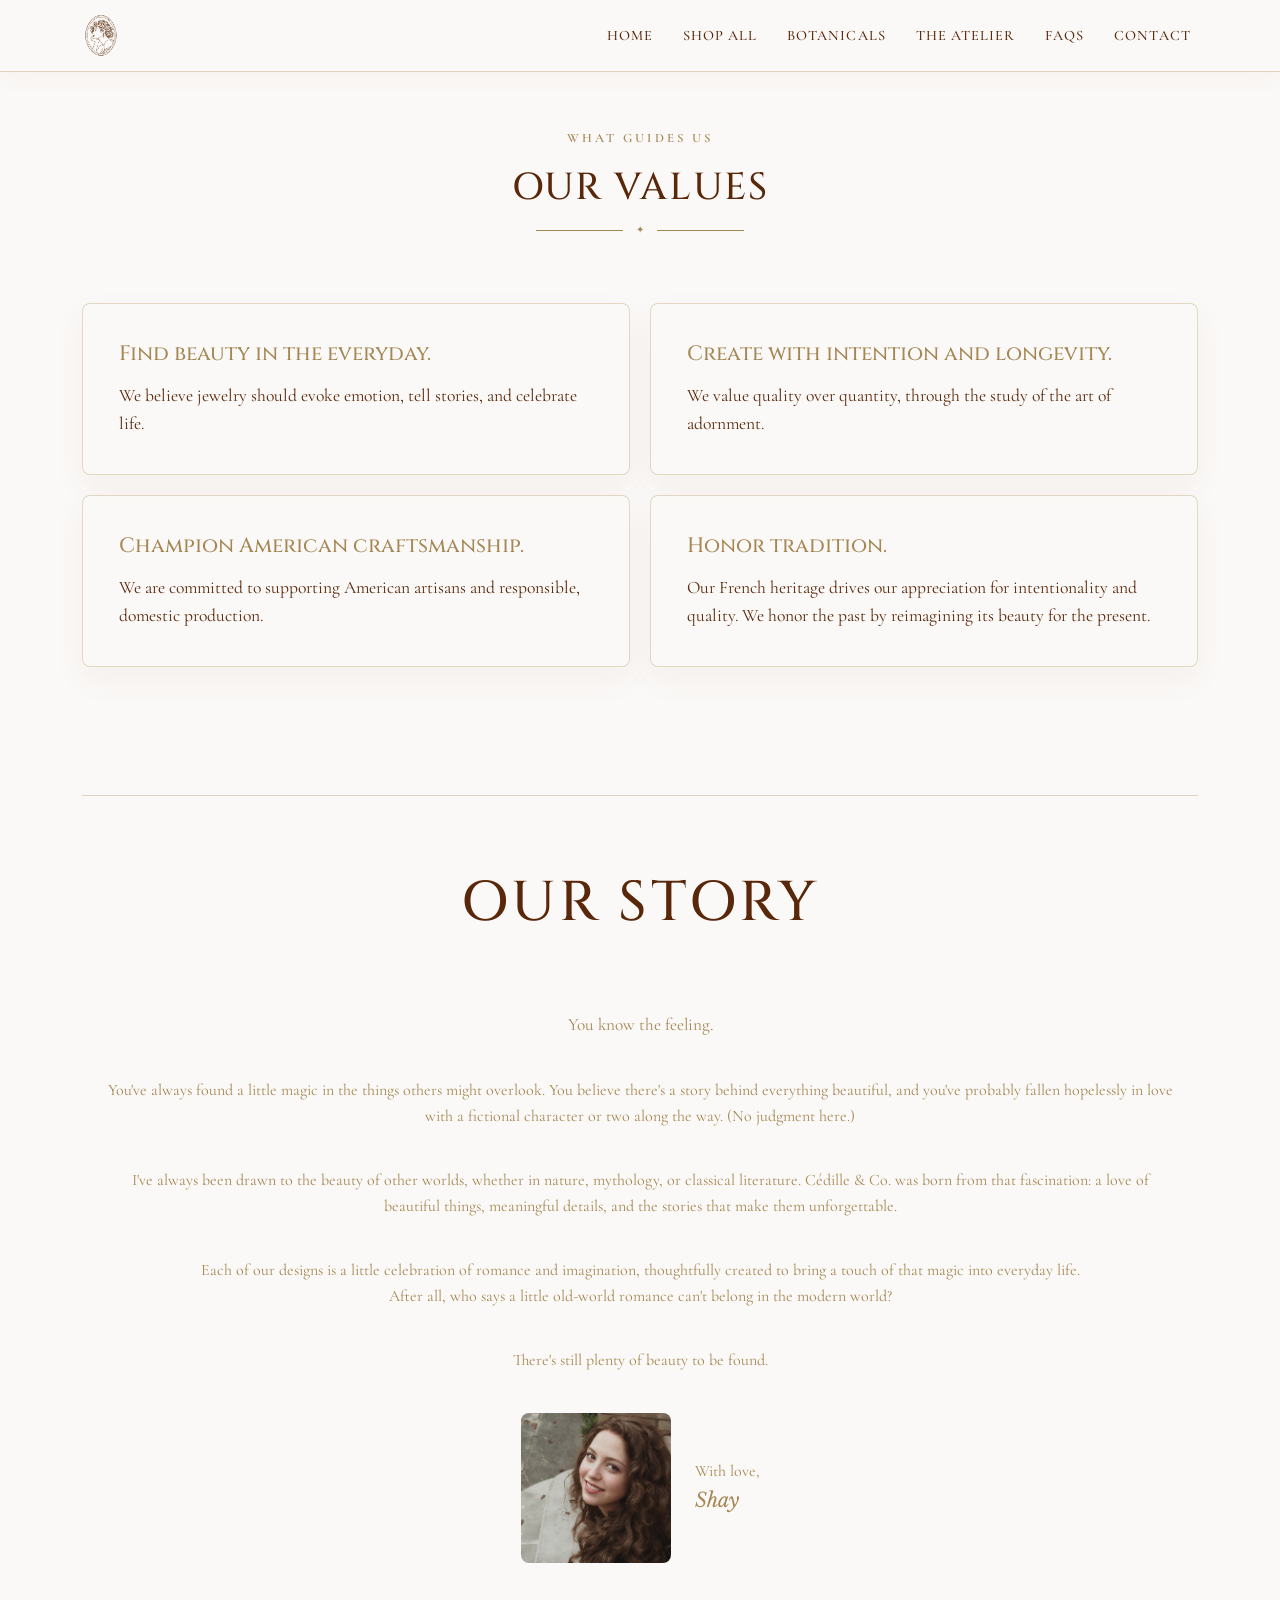
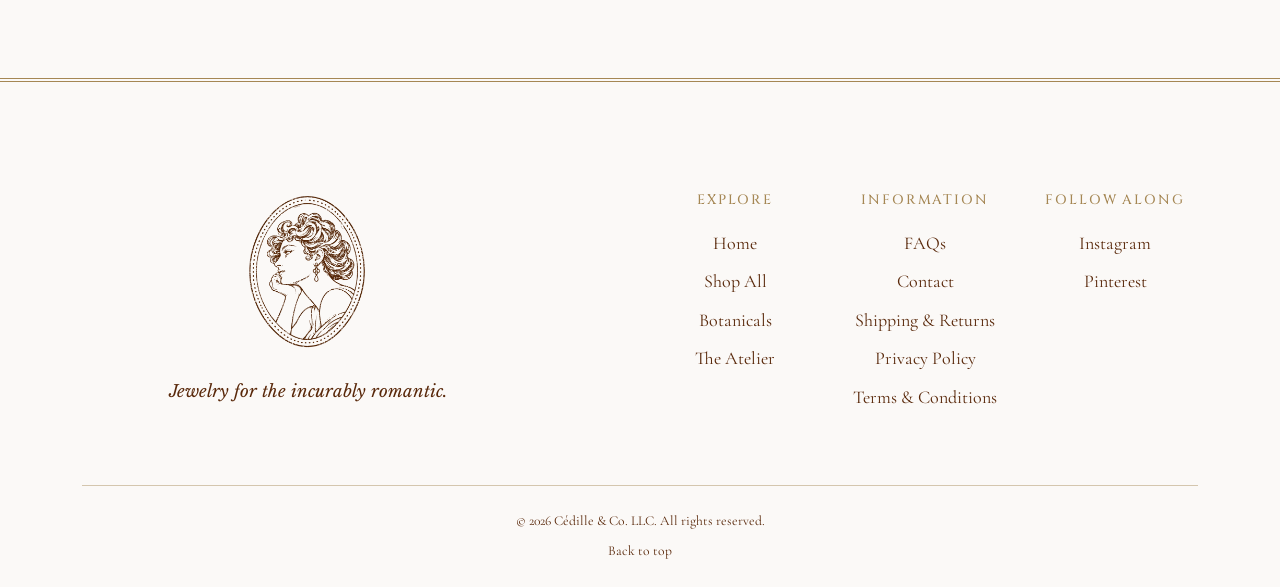
==== about.html @ 194a8b47 "initialized legal.html and faqs.html" ====
<!doctype html>
<html lang="en">
<head>
  <meta charset="utf-8">
  <meta name="viewport" content="width=device-width, initial-scale=1">
  <meta name="description" content="The story behind Cédille &amp; Co. Jewelry and its celebration of romance, imagination, and old-world beauty.">
  <meta name="theme-color" content="#FBF9F7">
  <title>Our Story | Cédille &amp; Co.</title>
  <link rel="icon" type="image/png" href="assets/Cedille%20and%20Co%20Favicon.png">
  <link rel="preconnect" href="https://fonts.googleapis.com">
  <link rel="preconnect" href="https://fonts.gstatic.com" crossorigin>
  <link href="https://fonts.googleapis.com/css2?family=Cinzel:wght@400;500;600&amp;family=Cormorant+Garamond:ital,wght@0,400;0,500;0,600;1,400&amp;family=Libre+Baskerville:ital,wght@0,400;1,400&amp;display=swap" rel="stylesheet">
  <link href="https://cdn.jsdelivr.net/npm/bootstrap@5.3.3/dist/css/bootstrap.min.css" rel="stylesheet" integrity="sha384-QWTKZyjpPEjISv5WaRU9OFeRpok6YctnYmDr5pNlyT2bRjXh0JMhjY6hW+ALEwIH" crossorigin="anonymous">
  <link rel="stylesheet" href="css/style.css">
</head>
<body class="about-page">
  <a class="skip-link" href="#about-content">Skip to our story</a>

  <header class="site-header" id="top">
    <nav class="navbar navbar-expand-lg" aria-label="Primary navigation">
      <div class="container-xl">
        <a class="navbar-brand" href="index.html" aria-label="Cédille and Co. home">
          <span class="navbar-logo-crop" aria-hidden="true"><img src="assets/Cedille%20and%20Co%20Primary%20Web%20logo.png" alt="" width="1080" height="1350"></span>
        </a>
        <button class="navbar-toggler" type="button" data-bs-toggle="collapse" data-bs-target="#primaryNav" aria-controls="primaryNav" aria-expanded="false" aria-label="Toggle navigation"><span class="navbar-toggler-icon"></span></button>
        <div class="collapse navbar-collapse" id="primaryNav">
          <ul class="navbar-nav ms-auto align-items-lg-center">
            <li class="nav-item"><a class="nav-link" href="index.html">Home</a></li>
            <li class="nav-item"><a class="nav-link placeholder-link" href="#">Shop All</a></li>
            <li class="nav-item"><a class="nav-link placeholder-link" href="#">Botanicals</a></li>
            <li class="nav-item"><a class="nav-link placeholder-link" href="#">The Atelier</a></li>
            <li class="nav-item"><a class="nav-link" href="faqs.html">FAQs</a></li>
            <li class="nav-item"><a class="nav-link placeholder-link" href="#">Contact</a></li>
          </ul>
        </div>
      </div>
    </nav>
  </header>

  <main class="about-main" id="about-content">
    <div class="container-xl">
      <section class="values-section" aria-labelledby="values-title">
        <div class="values-heading">
          <p class="eyebrow">What guides us</p>
          <h2 id="values-title">Our Values</h2>
          <div class="ornament" aria-hidden="true"><span>✦</span></div>
        </div>
        <div class="values-grid">
          <article class="value-card">
            <h3>Find beauty in the everyday.</h3>
            <p>We believe jewelry should evoke emotion, tell stories, and celebrate life.</p>
          </article>
          <article class="value-card">
            <h3>Create with intention and longevity.</h3>
            <p>We value quality over quantity, through the study of the art of adornment.</p>
          </article>
          <article class="value-card">
            <h3>Champion American craftsmanship.</h3>
            <p>We are committed to supporting American artisans and responsible, domestic production.</p>
          </article>
          <article class="value-card">
            <h3>Honor tradition.</h3>
            <p>Our French heritage drives our appreciation for intentionality and quality. We honor the past by reimagining its beauty for the present.</p>
          </article>
        </div>
      </section>

      <section class="story-section" aria-labelledby="story-heading">
        <header class="about-heading">
          <h1 id="story-heading">Our Story</h1>
          <h2 class="visually-hidden">A little nostalgia, a little romance.</h2>
        </header>

        <div class="about-layout">
          <div class="about-copy">
            <p class="about-opening">You know the feeling.</p>
            <p>You've always found a little magic in the things others might overlook. You believe there's a story behind everything beautiful, and you've probably fallen hopelessly in love with a fictional character or two along the way. <span class="aside">(No judgment here.)</span></p>
            <p>I've always been drawn to the beauty of other worlds, whether in nature, mythology, or classical literature. Cédille &amp; Co. was born from that fascination: a love of beautiful things, meaningful details, and the stories that make them unforgettable.</p>
            <p>Each of our designs is a little celebration of romance and imagination, thoughtfully created to bring a touch of that magic into everyday life.<br>After all, who says a little old-world romance can't belong in the modern world?</p>
            <p>There's still plenty of beauty to be found.</p>
            <div class="story-signoff">
              <figure class="about-portrait">
                <img src="assets/Shay%20Cedille%20Headshot.png" alt="Portrait of Shay, founder of Cédille and Co." width="1254" height="1254">
              </figure>
              <p class="about-signature">With love,<br><em>Shay</em></p>
            </div>
          </div>
        </div>
      </section>
    </div>
  </main>

  <footer class="site-footer">
    <div class="container-xl">
      <div class="row gy-5 align-items-start">
        <div class="col-lg-5 footer-brand"><img src="assets/Cedille%20and%20Co%20Primary%20Web%20logo.png" alt="Cédille and Co." width="1080" height="1350" loading="lazy"><p>Jewelry for the incurably romantic.</p></div>
        <div class="col-6 col-lg-2 offset-lg-1"><h2>Explore</h2><ul><li><a href="index.html">Home</a></li><li><a class="placeholder-link" href="#">Shop All</a></li><li><a class="placeholder-link" href="#">Botanicals</a></li><li><a class="placeholder-link" href="#">The Atelier</a></li></ul></div>
        <div class="col-6 col-lg-2"><h2>Information</h2><ul><li><a href="faqs.html">FAQs</a></li><li><a class="placeholder-link" href="#">Contact</a></li><li><a class="placeholder-link" href="#">Shipping &amp; Returns</a></li><li><a href="legal.html#privacy-policy">Privacy Policy</a></li><li><a href="legal.html#terms-of-service">Terms &amp; Conditions</a></li></ul></div>
        <div class="col-12 col-lg-2"><h2>Follow Along</h2><ul><li><a href="https://www.instagram.com/cedillejewelry/" target="_blank" rel="noopener noreferrer">Instagram</a></li><li><a href="https://www.pinterest.com/cedillejewelry/" target="_blank" rel="noopener noreferrer">Pinterest</a></li></ul></div>
      </div>
      <div class="footer-bottom"><p>&copy; 2026 Cédille &amp; Co. LLC. All rights reserved.</p><a href="#top">Back to top</a></div>
    </div>
  </footer>
  <script src="https://cdn.jsdelivr.net/npm/bootstrap@5.3.3/dist/js/bootstrap.bundle.min.js" integrity="sha384-YvpcrYf0tY3lHB60NNkmXc5s9fDVZLESaAA55NDzOxhy9GkcIdslK1eN7N6jIeHz" crossorigin="anonymous"></script>
  <script src="js/main.js"></script>
</body>
</html>
---- css/style.css ----
:root { --espresso:#59280A; --ivory:#FBF9F7; --gold:#A58754; --espresso-rgb:89,40,10; --ivory-rgb:251,249,247; --heading:"Cinzel",Georgia,serif; --body:"Cormorant Garamond",Georgia,serif; --secondary:"Libre Baskerville",Georgia,serif; }
* { box-sizing:border-box; }
html { scroll-behavior:smooth; }
body { margin:0; color:var(--espresso); background:var(--ivory) url("../assets/Cedille and Co Web Banner Art Nouveau (1).png") center top/cover fixed no-repeat; font:1.125rem/1.65 var(--body); overflow-x:hidden; }
img { display:block; max-width:100%; }
a { color:inherit; }
.skip-link { position:fixed; top:.5rem; left:.5rem; z-index:1100; padding:.65rem 1rem; color:var(--ivory); background:var(--espresso); transform:translateY(-150%); }
.skip-link:focus { transform:translateY(0); }
:focus-visible { outline:3px solid var(--gold); outline-offset:4px; }
.site-header { position:fixed; inset:0 0 auto; z-index:1030; }
.navbar { min-height:4.5rem; padding:.3rem 0; background:rgba(var(--ivory-rgb),.98); border-bottom:1px solid rgba(165,135,84,.35); box-shadow:0 4px 24px rgba(var(--espresso-rgb),.045); backdrop-filter:blur(12px); }
.navbar-brand { display:block; padding:0; }
.navbar-logo-crop { position:relative; display:block; width:2.4rem; height:3.45rem; overflow:hidden; }
.navbar-logo-crop img { width:100%; height:100%; object-fit:contain; }
.navbar-nav { gap:clamp(.25rem,1.2vw,1.1rem); }
.nav-link { position:relative; padding:.55rem .45rem!important; color:var(--espresso); font:500 .9rem/1.2 var(--body); letter-spacing:.075em; text-transform:uppercase; }
.nav-link::after { content:""; position:absolute; right:.7rem; bottom:.45rem; left:.7rem; height:1px; background:var(--gold); transform:scaleX(0); transition:transform .3s ease; }
.nav-link:hover,.nav-link:focus,.nav-link.active { color:var(--espresso); }
.nav-link:hover::after,.nav-link:focus::after,.nav-link.active::after { transform:scaleX(1); }
.navbar-toggler { border-color:rgba(89,40,10,.25); border-radius:8px; }
.hero { position:relative; display:grid; min-height:100svh; padding:5.5rem 1.25rem 2rem; overflow:hidden; background:transparent; place-items:center; }
.hero-content { position:relative; z-index:1; display:flex; width:min(42rem,100%); align-items:center; flex-direction:column; padding:clamp(1.5rem,3vw,2.5rem) clamp(1rem,4vw,3.25rem); text-align:center; background:rgba(var(--ivory-rgb),.46); border:1px solid rgba(251,249,247,.48); border-radius:8px; box-shadow:0 16px 50px rgba(var(--espresso-rgb),.06); backdrop-filter:blur(2px); }
.hero-emblem { position:relative; width:clamp(8.5rem,17.5vw,17.5rem); aspect-ratio:4/5; overflow:hidden; }
.hero-figure { width:100%; height:100%; object-fit:contain; pointer-events:none; }
.eyebrow { margin:0 0 1rem; color:var(--gold); font-size:.8rem; font-weight:600; letter-spacing:.24em; text-transform:uppercase; }
.hero h1 { margin:.5rem 0 0; color:rgba(var(--espresso-rgb),.8); font:400 clamp(3rem,6vw,5.4rem)/.98 var(--body); letter-spacing:.01em; }
.ornament { display:flex; align-items:center; gap:.8rem; width:min(13rem,55%); margin:1.5rem auto; color:var(--gold); }
.ornament::before,.ornament::after { content:""; height:1px; flex:1; background:var(--gold); }
.ornament span { font-size:.6rem; }
.hero-tagline { margin:1.1rem 0 0; color:rgba(var(--espresso-rgb),.78); font:italic clamp(.9rem,1.8vw,1.5rem)/1.3 var(--secondary); white-space:nowrap; }
.hero-established { margin:clamp(1.5rem,2.5vw,2.4rem) 0 0; color:rgba(var(--espresso-rgb),.75); font:400 clamp(1rem,1.8vw,1.35rem)/1 var(--body); letter-spacing:.04em; text-transform:uppercase; }
.hero-cta { display:grid; width:min(30rem,78vw); min-height:4.75rem; margin-top:clamp(1.75rem,3vw,2.75rem); padding:1rem 2rem; color:rgba(var(--espresso-rgb),.78); background:rgba(var(--ivory-rgb),.72); border:1px solid rgba(251,249,247,.48); border-radius:8px; font:400 clamp(1.1rem,1.8vw,1.4rem)/1.2 var(--body); text-decoration:underline; text-decoration-thickness:1px; text-underline-offset:.22em; place-items:center; transition:background-color .25s ease,color .25s ease; }
.hero-cta:hover,.hero-cta:focus { color:var(--espresso); background:rgba(var(--ivory-rgb),.94); }
.section-shell { padding:clamp(5rem,9vw,8.5rem) 0; }
.collections-section { background:transparent; }
.instagram-section { background:transparent; }
.section-heading { max-width:44rem; margin:0 auto clamp(2.8rem,5vw,4.5rem); padding:clamp(1.25rem,3vw,2rem); background:rgba(var(--ivory-rgb),.72); border:1px solid rgba(251,249,247,.5); border-radius:8px; box-shadow:0 12px 36px rgba(var(--espresso-rgb),.06); backdrop-filter:blur(2px); }
.section-heading h2,.story-panel h2 { margin:0; font:500 clamp(2rem,4vw,3.4rem)/1.2 var(--heading); letter-spacing:.06em; text-transform:uppercase; }
.section-heading>p:last-child { margin:1rem auto 0; font-size:1.2rem; }
.collections-section .section-heading { width:fit-content; max-width:calc(100% - 2rem); padding-inline:clamp(1rem,3vw,2rem); }
.collections-section #collections-title { font-size:clamp(1.3rem,2.6vw,2.35rem); letter-spacing:.04em; white-space:nowrap; }
.collections-section .section-heading .ornament { margin-top:.65rem; margin-bottom:0; }
#story-title { max-width:34rem; margin-inline:auto; font-size:clamp(1.3rem,2.6vw,2.35rem); letter-spacing:.04em; text-wrap:balance; }
.instagram-section h2 { font-size:clamp(1.3rem,2.6vw,2.35rem); letter-spacing:.04em; }
.collection-grid { width:80%; margin-inline:auto; }
.collection-card { position:relative; height:33.6rem; overflow:hidden; background:var(--espresso); border-radius:8px; box-shadow:0 18px 40px rgba(var(--espresso-rgb),.14); }
.collection-card::after { content:""; position:absolute; inset:12px; z-index:2; border:1px solid rgba(251,249,247,.6); border-radius:8px; pointer-events:none; transition:.4s ease; }
.collection-card img { width:100%; height:100%; object-fit:cover; transition:transform .8s cubic-bezier(.2,.7,.2,1); }
.collection-card:first-child img { object-position:center 38%; }
.collection-overlay { position:absolute; inset:auto 0 0; z-index:1; padding:7rem clamp(1.5rem,4vw,3rem) clamp(2rem,4vw,3rem); color:var(--ivory); text-align:center; background:linear-gradient(transparent,rgba(var(--espresso-rgb),.88)); }
.collection-kicker { margin-bottom:.4rem; font-size:.78rem; font-weight:600; letter-spacing:.2em; text-transform:uppercase; }
.collection-overlay h3 { margin:0; font:500 clamp(2rem,4vw,3rem)/1.15 var(--heading); letter-spacing:.1em; text-transform:uppercase; }
.gold-rule { display:block; width:3rem; height:1px; margin:1rem auto; background:var(--gold); transition:width .4s ease; }
.collection-overlay p:not(.collection-kicker) { max-width:31rem; margin:0 auto 1.25rem; line-height:1.45; }
.future-link { display:inline-block; padding-bottom:.25rem; border-bottom:1px solid var(--gold); font-size:.8rem; letter-spacing:.16em; text-transform:uppercase; }
.collection-card:hover img,.collection-card:focus img { transform:scale(1.035); }
.collection-card:hover::after,.collection-card:focus::after { inset:16px; border-color:var(--gold); }
.collection-card:hover .gold-rule,.collection-card:focus .gold-rule { width:5rem; }
.story-section { padding-inline:1.25rem; }
.story-panel { width:min(52rem,100%); margin:0 auto; padding:clamp(3.5rem,7vw,6rem) clamp(1.75rem,7vw,6.5rem); text-align:center; background:rgba(var(--ivory-rgb),.78); border:1px solid rgba(251,249,247,.5); border-radius:8px; box-shadow:0 20px 65px rgba(var(--espresso-rgb),.11); backdrop-filter:blur(2px); }
.story-panel>p:not(.eyebrow) { margin:0 auto 1.25rem; font-size:1.2rem; }
.story-panel .story-close { margin-top:2rem!important; font-family:var(--secondary); font-style:italic; }
.instagram-section { border-top:1px solid rgba(165,135,84,.24); }
.instagram-frame { width:min(35rem,100%); margin:0 auto; padding:1rem; overflow:hidden; text-align:center; background:rgba(var(--ivory-rgb),.72); border:1px solid rgba(165,135,84,.3); border-radius:8px; box-shadow:0 12px 36px rgba(var(--espresso-rgb),.06); }
.instagram-media { min-width:0!important; width:100%!important; max-width:100%!important; margin:0 auto!important; border-radius:8px!important; overflow:hidden; }
.instagram-fallback { display:inline-block; margin-top:1.5rem; padding:.6rem 0; border-bottom:1px solid var(--gold); font:600 .9rem/1 var(--heading); letter-spacing:.1em; text-decoration:none; text-transform:uppercase; }
.site-footer { padding:clamp(4.5rem,8vw,7rem) 0 1.5rem; color:var(--espresso); text-align:center; background:var(--ivory); border-top:4px double var(--gold); }
.footer-brand img { width:9.5rem; max-height:11rem; margin:0 auto 1.2rem; object-fit:contain; object-position:center; }
.footer-brand p { font:italic 1.05rem/1.5 var(--secondary); }
.site-footer h2 { margin:.5rem 0 1.25rem; color:var(--gold); font:500 .85rem/1.2 var(--heading); letter-spacing:.14em; text-transform:uppercase; }
.site-footer ul { margin:0; padding:0; list-style:none; }
.site-footer li { margin-bottom:.55rem; }
.site-footer a { color:var(--espresso); text-decoration-color:transparent; text-underline-offset:.25rem; transition:.25s ease; }
.site-footer a:hover,.site-footer a:focus { color:var(--gold); text-decoration-color:var(--gold); }
.site-footer .row>div { text-align:center; }
.footer-bottom { display:flex; align-items:center; justify-content:center; flex-direction:column; gap:.5rem; margin-top:4rem; padding:1.5rem 0 0; border-top:1px solid rgba(165,135,84,.45); font-size:.85rem; text-align:center; }
.footer-bottom p { margin:0; }
@media (max-width:991.98px) { .navbar-collapse{padding:.7rem 0 .35rem;border-top:1px solid rgba(165,135,84,.35);margin-top:.4rem}.nav-link{padding-block:.65rem!important}.hero{padding-top:5.25rem}.collection-card{height:28.8rem} }
@media (max-width:767.98px) { body{background-attachment:scroll;background-size:auto 100svh;background-position:center top}.hero{min-height:47rem;padding:5.25rem 1rem 1.75rem}.hero-content{width:min(31rem,94vw);padding:1.4rem 1rem 1.75rem;backdrop-filter:none}.hero-emblem{width:clamp(7.5rem,34vw,11rem)}.hero h1{font-size:clamp(2.9rem,14vw,4.5rem)}.hero-tagline{max-width:28rem}.hero-cta{width:min(27rem,82vw);min-height:4.35rem;margin-top:1.75rem}.collection-grid{width:80%}.collection-card{height:25.6rem}.collection-overlay{padding:5rem 1.25rem 1.5rem}.footer-bottom{align-items:center;flex-direction:column} }
@media (max-width:399px) { .hero h1{font-size:2.15rem}.collection-overlay p:not(.collection-kicker){font-size:1rem} }
@media (prefers-reduced-motion:reduce) { html{scroll-behavior:auto}*,*::before,*::after{scroll-behavior:auto!important;transition-duration:.01ms!important;animation-duration:.01ms!important;animation-iteration-count:1!important} }

/* Legal page */
.legal-page { min-height:100svh; background-color:var(--ivory); background-image:url("../assets/Cedille and Co Web Banner Art Nouveau (1).png"); background-position:center top; background-size:cover; background-attachment:fixed; background-repeat:no-repeat; }
.legal-main { display:grid; position:relative; z-index:1; gap:2rem; padding-top:clamp(7.5rem,11vw,10rem); padding-bottom:clamp(4rem,9vw,8rem); }
.legal-container { width:min(56rem,100%); min-height:12rem; margin-inline:auto; padding:clamp(1.5rem,4vw,3rem); background:rgba(var(--ivory-rgb),.82); border:1px solid rgba(251,249,247,.58); border-radius:8px; box-shadow:0 16px 48px rgba(var(--espresso-rgb),.09); backdrop-filter:blur(3px); }
.legal-container h2 { margin:0; color:var(--espresso); font:500 clamp(1.3rem,2.6vw,2.35rem)/1.2 var(--heading); letter-spacing:.04em; text-align:center; text-transform:uppercase; }
.legal-body { margin-top:1.5rem; }
.legal-disclosure { min-height:0; padding:0; }
.legal-disclosure>summary { display:flex; position:relative; align-items:center; justify-content:center; min-height:5.5rem; padding:1.5rem 4rem; cursor:pointer; list-style:none; color:var(--espresso); font:500 clamp(1.3rem,2.6vw,2.35rem)/1.2 var(--heading); letter-spacing:.04em; text-align:center; text-transform:uppercase; }
.legal-disclosure>summary::-webkit-details-marker { display:none; }
.legal-disclosure>summary::after { content:"+"; position:absolute; right:1.75rem; color:var(--gold); font:400 2rem/1 var(--body); transition:transform .25s ease; }
.legal-disclosure[open]>summary::after { transform:rotate(45deg); }
.legal-disclosure[open]>summary { border-bottom:1px solid rgba(165,135,84,.35); }
.legal-disclosure>.legal-body { margin:0; padding:clamp(1.5rem,4vw,3rem); }
.legal-body h3 { margin:2.25rem 0 .85rem; color:var(--espresso); font:500 clamp(1.05rem,2vw,1.35rem)/1.35 var(--heading); letter-spacing:.035em; }
.legal-body h3:first-of-type { margin-top:1.75rem; }
.legal-body h4 { margin:1.5rem 0 .65rem; color:var(--espresso); font:600 1.05rem/1.4 var(--body); }
.legal-body p { margin:0 0 1rem; }
.legal-body ul { margin:0 0 1.25rem; padding-left:1.4rem; }
.legal-body li { margin-bottom:.45rem; }
.legal-body a { color:var(--espresso); text-decoration-color:var(--gold); text-underline-offset:.18em; }
.legal-body a:hover,.legal-body a:focus { color:var(--gold); }
.faq-container { text-align:center; }
.faq-section-title { margin:0; color:var(--espresso); font:500 clamp(1.3rem,2.6vw,2.35rem)/1.2 var(--heading); letter-spacing:.04em; text-align:center; text-transform:uppercase; }
.faq-list:empty { display:none; }
.faq-list { display:grid; gap:2.25rem; text-align:left; }
.faq-intro { margin:0!important; font:italic 1.15rem/1.5 var(--secondary); text-align:center; }
.faq-category h3 { margin:0 0 .85rem; color:var(--espresso); font:500 clamp(1.05rem,2vw,1.35rem)/1.35 var(--heading); letter-spacing:.04em; text-align:center; text-transform:uppercase; }
.faq-questions { display:grid; gap:.75rem; }
.faq-disclosure>summary { text-align:left; }
.policy-list { display:grid; gap:.85rem; }
.policy-disclosure { background:rgba(var(--ivory-rgb),.55); border:1px solid rgba(165,135,84,.3); border-radius:8px; overflow:hidden; }
.policy-disclosure>summary { display:flex; position:relative; align-items:center; min-height:4rem; padding:1rem 3.5rem 1rem 1.25rem; cursor:pointer; list-style:none; color:var(--espresso); font:500 clamp(1rem,1.8vw,1.2rem)/1.3 var(--heading); letter-spacing:.025em; text-align:left; }
.policy-disclosure>summary::-webkit-details-marker { display:none; }
.policy-disclosure>summary::after { content:"+"; position:absolute; right:1.25rem; color:var(--gold); font:400 1.7rem/1 var(--body); transition:transform .25s ease; }
.policy-disclosure[open]>summary::after { transform:rotate(45deg); }
.policy-disclosure[open]>summary { border-bottom:1px solid rgba(165,135,84,.3); }
.policy-body { padding:1.25rem; }
.policy-body:empty { display:none; }
.policy-body h4 { margin:0 0 1rem; color:var(--espresso); font:500 clamp(1.2rem,2.2vw,1.55rem)/1.3 var(--heading); letter-spacing:.035em; text-align:center; text-transform:uppercase; }
.policy-body h5 { margin:1.75rem 0 .65rem; color:var(--espresso); font:600 1.05rem/1.4 var(--body); }
.policy-body p { margin:0 0 1rem; }
.policy-body ul { margin:0 0 1.25rem; padding-left:1.4rem; }
.policy-body li { margin-bottom:.45rem; }
.policy-body a { color:var(--espresso); text-decoration-color:var(--gold); text-underline-offset:.18em; }
.policy-body a:hover,.policy-body a:focus { color:var(--gold); }
@media (max-width:767.98px) { .legal-page{background-attachment:scroll;background-size:auto 100svh}.legal-main{gap:1.25rem;padding-inline:1rem}.legal-container{min-height:10rem;padding:1.5rem 1.25rem;backdrop-filter:none}.legal-disclosure{min-height:0;padding:0}.legal-disclosure>summary{min-height:5rem;padding:1.25rem 3.25rem 1.25rem 1rem}.legal-disclosure>summary::after{right:1.25rem}.legal-disclosure>.legal-body{padding:1.5rem 1.25rem}.policy-disclosure>summary{padding-left:1rem} }

/* About page */
.about-page { background:#FBF9F7; }
.about-main { padding:clamp(8rem,10vw,10rem) clamp(1.5rem,5vw,7.5rem) clamp(5rem,9vw,8rem); }
.collections-main { min-height:65vh; }
.about-heading { max-width:52rem; margin:0 auto clamp(3rem,6vw,5rem); text-align:center; }
.about-heading h1 { margin:0; color:var(--espresso); font:500 clamp(2rem,4.5vw,3.5rem)/1.1 var(--heading); letter-spacing:.06em; text-transform:uppercase; }
.about-heading h2 { margin:1rem 0 0; color:var(--gold); font:italic 400 clamp(1.25rem,2.5vw,1.8rem)/1.4 var(--secondary); }
.about-layout { width:min(72rem,100%); margin-inline:auto; }
.about-portrait { flex:0 0 150px; width:150px; height:150px; max-width:150px; margin:0; overflow:hidden; border-radius:8px; }
.about-portrait img { width:100%; height:100%; object-fit:cover; object-position:center top; }
.about-copy { width:100%; color:var(--gold); font-size:16px; line-height:1.62; text-align:center; }
.about-copy p { margin:0 0 clamp(2rem,3vw,3.5rem); }
.about-opening { color:var(--gold); font-size:1.08em; }
.about-copy .aside { white-space:nowrap; }
.story-signoff { display:flex; align-items:center; justify-content:center; gap:1.5rem; margin-top:.5rem; }
.about-signature { margin:0!important; text-align:left; }
.about-signature em { font:italic 1.25em/1.5 var(--secondary); }
.values-section { width:min(72rem,100%); margin:0 auto; }
.story-section { margin-top:clamp(5rem,10vw,9rem); padding-top:clamp(3rem,6vw,5rem); border-top:1px solid rgba(165,135,84,.35); }
.values-heading { margin:0 auto clamp(2.5rem,5vw,4rem); text-align:center; }
.values-heading h2 { margin:0; color:var(--espresso); font:500 clamp(1.5rem,3vw,2.35rem)/1.2 var(--heading); letter-spacing:.05em; text-transform:uppercase; }
.values-heading .ornament { margin-top:.8rem; margin-bottom:0; }
.values-grid { display:grid; grid-template-columns:repeat(2,minmax(0,1fr)); gap:1.25rem; }
.value-card { padding:clamp(1.5rem,3vw,2.25rem); background:rgba(var(--ivory-rgb),.82); border:1px solid rgba(165,135,84,.3); border-radius:8px; box-shadow:0 12px 32px rgba(var(--espresso-rgb),.05); }
.value-card h3 { margin:0 0 .8rem; color:var(--gold); font:500 clamp(1.05rem,1.8vw,1.3rem)/1.4 var(--heading); }
.value-card p { margin:0; color:var(--espresso); font-size:1.1rem; line-height:1.6; }
@media (max-width:767.98px) { .about-main{padding:7rem 1rem 4.5rem}.about-layout{width:100%}.about-portrait{width:150px;height:150px;max-width:150px;margin:0}.about-copy{width:100%;margin-inline:auto;font-size:16px;line-height:1.65}.about-copy p{margin-bottom:2rem}.about-copy .aside{white-space:normal}.story-signoff{gap:1rem}.story-signoff .about-signature{margin:0!important}.values-section{margin-top:0;padding-top:0}.story-section{margin-top:4.5rem;padding-top:3rem}.values-grid{grid-template-columns:1fr}.value-card p{font-size:1.05rem} }
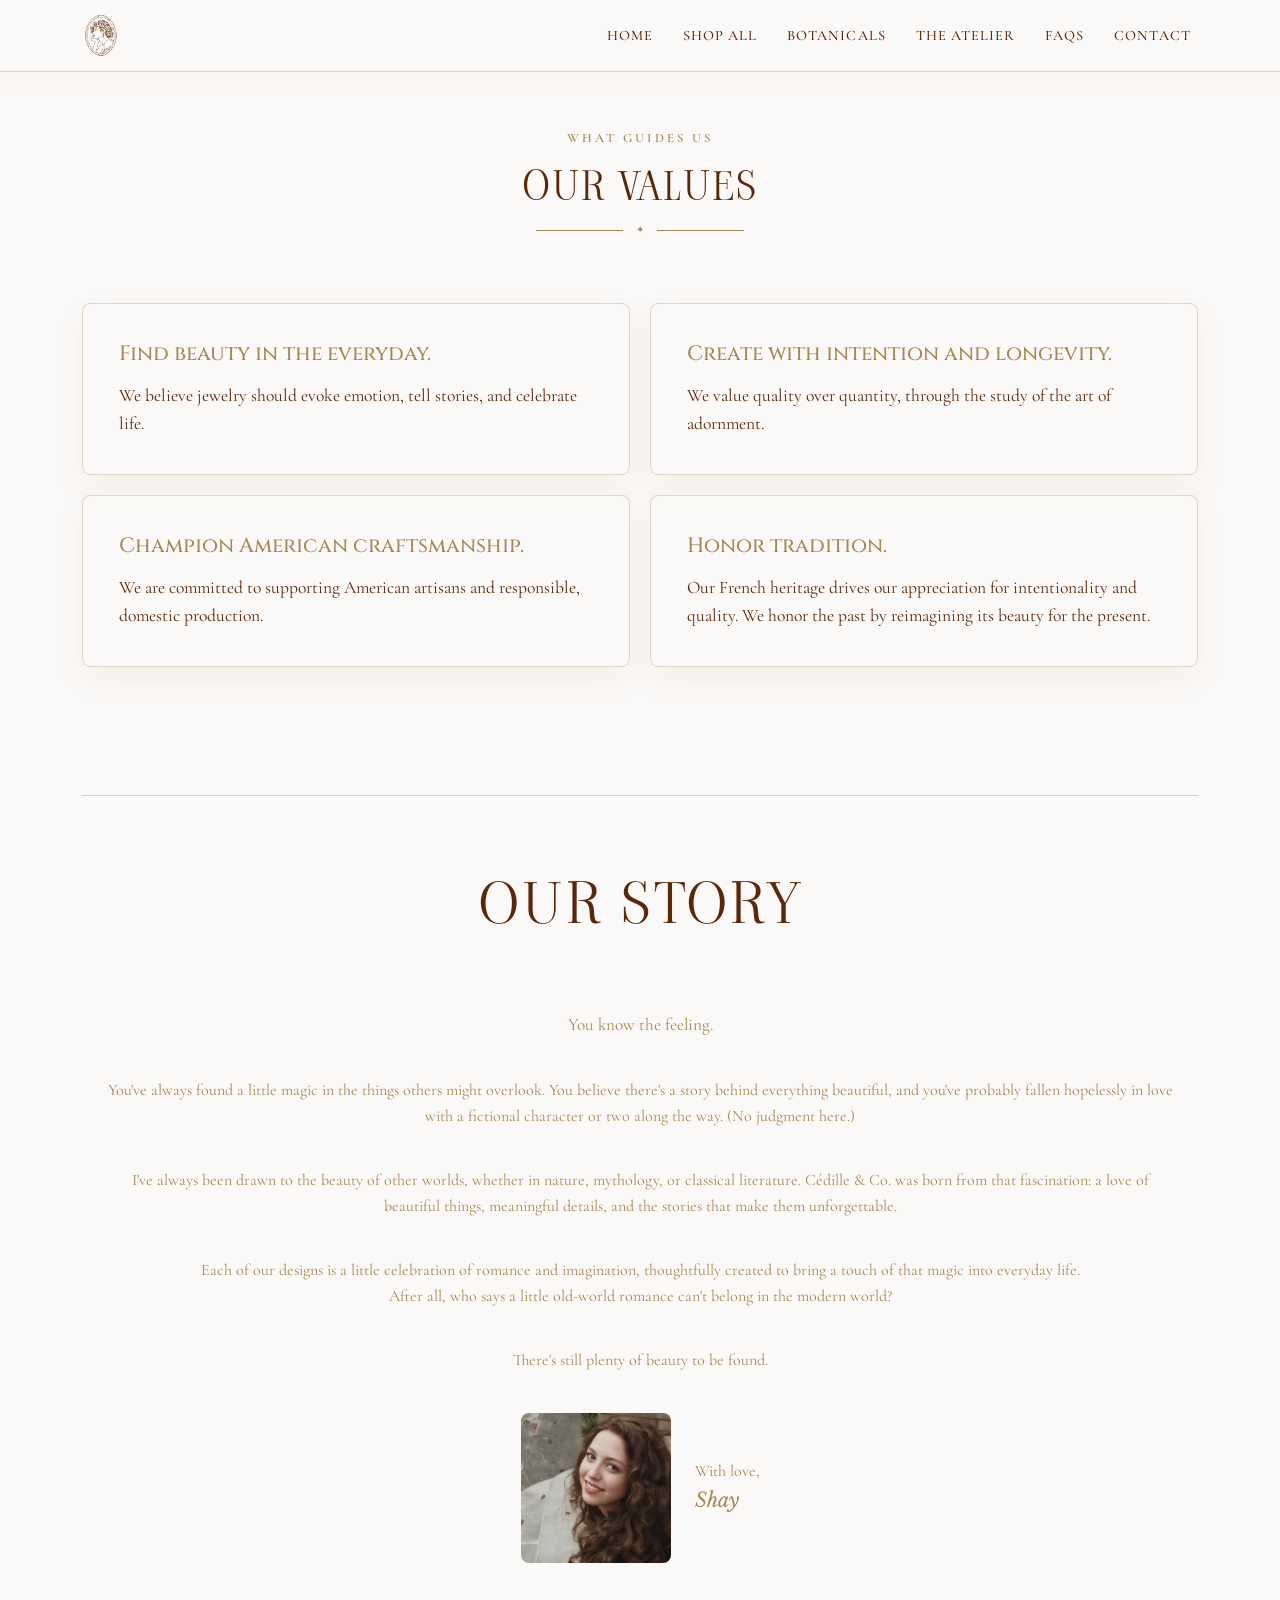
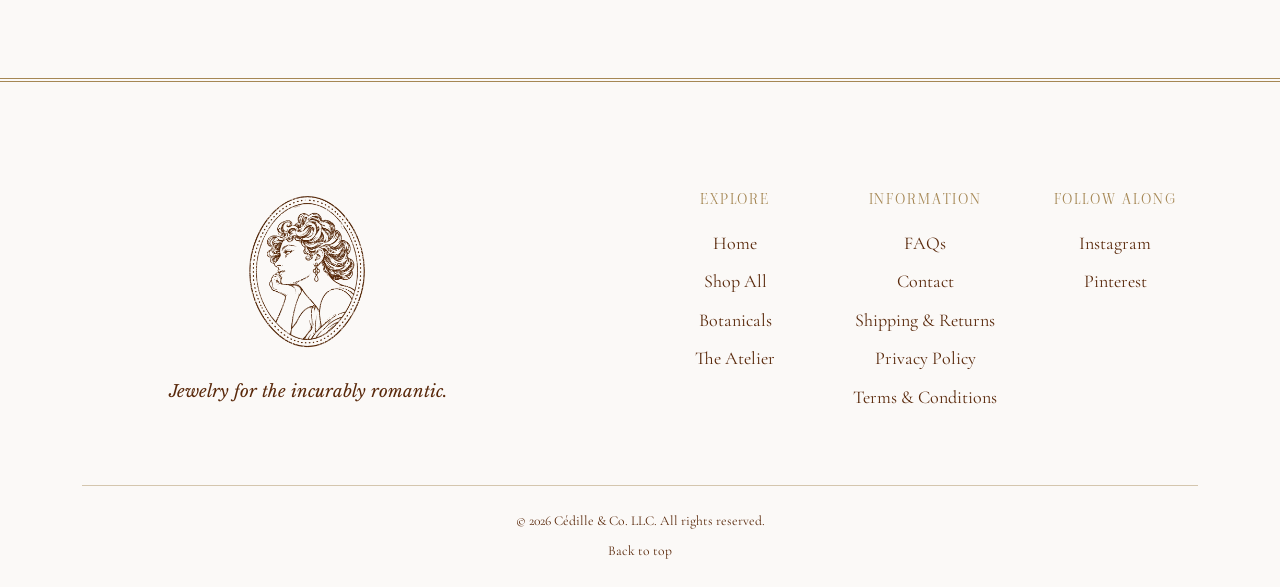
==== commit 63e6459b: "Added products and collections, contact form, thanks page" ====
--- a/about.html
+++ b/about.html
@@ -10,6 +10,7 @@
   <link rel="preconnect" href="https://fonts.googleapis.com">
   <link rel="preconnect" href="https://fonts.gstatic.com" crossorigin>
   <link href="https://fonts.googleapis.com/css2?family=Cinzel:wght@400;500;600&amp;family=Cormorant+Garamond:ital,wght@0,400;0,500;0,600;1,400&amp;family=Libre+Baskerville:ital,wght@0,400;1,400&amp;display=swap" rel="stylesheet">
+  <link href="https://fonts.googleapis.com/css2?family=Viaoda+Libre&amp;display=swap" rel="stylesheet">
   <link href="https://cdn.jsdelivr.net/npm/bootstrap@5.3.3/dist/css/bootstrap.min.css" rel="stylesheet" integrity="sha384-QWTKZyjpPEjISv5WaRU9OFeRpok6YctnYmDr5pNlyT2bRjXh0JMhjY6hW+ALEwIH" crossorigin="anonymous">
   <link rel="stylesheet" href="css/style.css">
 </head>
@@ -26,11 +27,11 @@
         <div class="collapse navbar-collapse" id="primaryNav">
           <ul class="navbar-nav ms-auto align-items-lg-center">
             <li class="nav-item"><a class="nav-link" href="index.html">Home</a></li>
-            <li class="nav-item"><a class="nav-link placeholder-link" href="#">Shop All</a></li>
-            <li class="nav-item"><a class="nav-link placeholder-link" href="#">Botanicals</a></li>
-            <li class="nav-item"><a class="nav-link placeholder-link" href="#">The Atelier</a></li>
+            <li class="nav-item"><a class="nav-link" href="shop.html">Shop All</a></li>
+            <li class="nav-item"><a class="nav-link" href="botanicals.html">Botanicals</a></li>
+            <li class="nav-item"><a class="nav-link" href="atelier.html">The Atelier</a></li>
             <li class="nav-item"><a class="nav-link" href="faqs.html">FAQs</a></li>
-            <li class="nav-item"><a class="nav-link placeholder-link" href="#">Contact</a></li>
+            <li class="nav-item"><a class="nav-link" href="contact.html">Contact</a></li>
           </ul>
         </div>
       </div>
@@ -94,8 +95,8 @@
     <div class="container-xl">
       <div class="row gy-5 align-items-start">
         <div class="col-lg-5 footer-brand"><img src="assets/Cedille%20and%20Co%20Primary%20Web%20logo.png" alt="Cédille and Co." width="1080" height="1350" loading="lazy"><p>Jewelry for the incurably romantic.</p></div>
-        <div class="col-6 col-lg-2 offset-lg-1"><h2>Explore</h2><ul><li><a href="index.html">Home</a></li><li><a class="placeholder-link" href="#">Shop All</a></li><li><a class="placeholder-link" href="#">Botanicals</a></li><li><a class="placeholder-link" href="#">The Atelier</a></li></ul></div>
-        <div class="col-6 col-lg-2"><h2>Information</h2><ul><li><a href="faqs.html">FAQs</a></li><li><a class="placeholder-link" href="#">Contact</a></li><li><a class="placeholder-link" href="#">Shipping &amp; Returns</a></li><li><a href="legal.html#privacy-policy">Privacy Policy</a></li><li><a href="legal.html#terms-of-service">Terms &amp; Conditions</a></li></ul></div>
+        <div class="col-6 col-lg-2 offset-lg-1"><h2>Explore</h2><ul><li><a href="index.html">Home</a></li><li><a href="shop.html">Shop All</a></li><li><a href="botanicals.html">Botanicals</a></li><li><a class="placeholder-link" href="#">The Atelier</a></li></ul></div>
+        <div class="col-6 col-lg-2"><h2>Information</h2><ul><li><a href="faqs.html">FAQs</a></li><li><a href="contact.html">Contact</a></li><li><a class="placeholder-link" href="#">Shipping &amp; Returns</a></li><li><a href="legal.html#privacy-policy">Privacy Policy</a></li><li><a href="legal.html#terms-of-service">Terms &amp; Conditions</a></li></ul></div>
         <div class="col-12 col-lg-2"><h2>Follow Along</h2><ul><li><a href="https://www.instagram.com/cedillejewelry/" target="_blank" rel="noopener noreferrer">Instagram</a></li><li><a href="https://www.pinterest.com/cedillejewelry/" target="_blank" rel="noopener noreferrer">Pinterest</a></li></ul></div>
       </div>
       <div class="footer-bottom"><p>&copy; 2026 Cédille &amp; Co. LLC. All rights reserved.</p><a href="#top">Back to top</a></div>
--- a/css/style.css
+++ b/css/style.css
@@ -1,9 +1,10 @@
-:root { --espresso:#59280A; --ivory:#FBF9F7; --gold:#A58754; --espresso-rgb:89,40,10; --ivory-rgb:251,249,247; --heading:"Cinzel",Georgia,serif; --body:"Cormorant Garamond",Georgia,serif; --secondary:"Libre Baskerville",Georgia,serif; }
+:root { --espresso:#59280A; --ivory:#FBF9F7; --gold:#A58754; --espresso-rgb:89,40,10; --ivory-rgb:251,249,247; --display-heading:"Viaoda Libre",Georgia,serif; --heading:"Cinzel",Georgia,serif; --body:"Cormorant Garamond",Georgia,serif; --secondary:"Libre Baskerville",Georgia,serif; }
 * { box-sizing:border-box; }
 html { scroll-behavior:smooth; }
 body { margin:0; color:var(--espresso); background:var(--ivory) url("../assets/Cedille and Co Web Banner Art Nouveau (1).png") center top/cover fixed no-repeat; font:1.125rem/1.65 var(--body); overflow-x:hidden; }
 img { display:block; max-width:100%; }
 a { color:inherit; }
+h1,h2 { font-family:var(--display-heading); }
 .skip-link { position:fixed; top:.5rem; left:.5rem; z-index:1100; padding:.65rem 1rem; color:var(--ivory); background:var(--espresso); transform:translateY(-150%); }
 .skip-link:focus { transform:translateY(0); }
 :focus-visible { outline:3px solid var(--gold); outline-offset:4px; }
@@ -23,7 +24,7 @@
 .hero-emblem { position:relative; width:clamp(8.5rem,17.5vw,17.5rem); aspect-ratio:4/5; overflow:hidden; }
 .hero-figure { width:100%; height:100%; object-fit:contain; pointer-events:none; }
 .eyebrow { margin:0 0 1rem; color:var(--gold); font-size:.8rem; font-weight:600; letter-spacing:.24em; text-transform:uppercase; }
-.hero h1 { margin:.5rem 0 0; color:rgba(var(--espresso-rgb),.8); font:400 clamp(3rem,6vw,5.4rem)/.98 var(--body); letter-spacing:.01em; }
+.hero h1 { margin:.5rem 0 0; color:rgba(var(--espresso-rgb),.8); font:400 clamp(3rem,6vw,5.4rem)/.98 var(--display-heading); letter-spacing:.01em; }
 .ornament { display:flex; align-items:center; gap:.8rem; width:min(13rem,55%); margin:1.5rem auto; color:var(--gold); }
 .ornament::before,.ornament::after { content:""; height:1px; flex:1; background:var(--gold); }
 .ornament span { font-size:.6rem; }
@@ -35,7 +36,7 @@
 .collections-section { background:transparent; }
 .instagram-section { background:transparent; }
 .section-heading { max-width:44rem; margin:0 auto clamp(2.8rem,5vw,4.5rem); padding:clamp(1.25rem,3vw,2rem); background:rgba(var(--ivory-rgb),.72); border:1px solid rgba(251,249,247,.5); border-radius:8px; box-shadow:0 12px 36px rgba(var(--espresso-rgb),.06); backdrop-filter:blur(2px); }
-.section-heading h2,.story-panel h2 { margin:0; font:500 clamp(2rem,4vw,3.4rem)/1.2 var(--heading); letter-spacing:.06em; text-transform:uppercase; }
+.section-heading h2,.story-panel h2 { margin:0; font:500 clamp(2rem,4vw,3.4rem)/1.2 var(--display-heading); letter-spacing:.06em; text-transform:uppercase; }
 .section-heading>p:last-child { margin:1rem auto 0; font-size:1.2rem; }
 .collections-section .section-heading { width:fit-content; max-width:calc(100% - 2rem); padding-inline:clamp(1rem,3vw,2rem); }
 .collections-section #collections-title { font-size:clamp(1.3rem,2.6vw,2.35rem); letter-spacing:.04em; white-space:nowrap; }
@@ -45,6 +46,37 @@
 .collection-grid { width:80%; margin-inline:auto; }
 .collection-card { position:relative; height:33.6rem; overflow:hidden; background:var(--espresso); border-radius:8px; box-shadow:0 18px 40px rgba(var(--espresso-rgb),.14); }
 .collection-card::after { content:""; position:absolute; inset:12px; z-index:2; border:1px solid rgba(251,249,247,.6); border-radius:8px; pointer-events:none; transition:.4s ease; }
+a.collection-card { display:block; text-decoration:none; }
+.contact-main { padding:clamp(7rem,12vw,10rem) 1rem 5rem; }
+.contact-panel {
+  width:min(36rem,100%);
+  margin-inline:auto;
+  padding:clamp(1.25rem,5vw,3rem);
+  border:1px solid rgba(165,135,84,.35);
+  border-radius:8px;
+  background:rgba(var(--ivory-rgb),.96);
+  box-shadow:0 12px 36px rgba(var(--espresso-rgb),.1);
+}
+.contact-panel h1 { margin:0 0 1.5rem; text-align:center; }
+.thanks-panel { width:min(28rem,100%); text-align:center; }
+.thanks-panel p { margin:0; }
+.contact-form,.contact-field { display:grid; }
+.contact-form { gap:1rem; }
+.contact-field { gap:.25rem; }
+.contact-field label { font-weight:600; }
+.contact-form .form-control,.contact-form .form-select {
+  min-height:2.75rem;
+  border-color:var(--gold);
+  background-color:var(--ivory);
+  color:var(--espresso);
+}
+.contact-submit {
+  padding:.65rem 1rem;
+  border:1px solid var(--espresso);
+  border-radius:8px;
+  background:var(--espresso);
+  color:var(--ivory);
+}
 .collection-card img { width:100%; height:100%; object-fit:cover; transition:transform .8s cubic-bezier(.2,.7,.2,1); }
 .collection-card:first-child img { object-position:center 38%; }
 .collection-overlay { position:absolute; inset:auto 0 0; z-index:1; padding:7rem clamp(1.5rem,4vw,3rem) clamp(2rem,4vw,3rem); color:var(--ivory); text-align:center; background:linear-gradient(transparent,rgba(var(--espresso-rgb),.88)); }
@@ -67,7 +99,7 @@
 .site-footer { padding:clamp(4.5rem,8vw,7rem) 0 1.5rem; color:var(--espresso); text-align:center; background:var(--ivory); border-top:4px double var(--gold); }
 .footer-brand img { width:9.5rem; max-height:11rem; margin:0 auto 1.2rem; object-fit:contain; object-position:center; }
 .footer-brand p { font:italic 1.05rem/1.5 var(--secondary); }
-.site-footer h2 { margin:.5rem 0 1.25rem; color:var(--gold); font:500 .85rem/1.2 var(--heading); letter-spacing:.14em; text-transform:uppercase; }
+.site-footer h2 { margin:.5rem 0 1.25rem; color:var(--gold); font:500 .85rem/1.2 var(--display-heading); letter-spacing:.14em; text-transform:uppercase; }
 .site-footer ul { margin:0; padding:0; list-style:none; }
 .site-footer li { margin-bottom:.55rem; }
 .site-footer a { color:var(--espresso); text-decoration-color:transparent; text-underline-offset:.25rem; transition:.25s ease; }
@@ -84,7 +116,7 @@
 .legal-page { min-height:100svh; background-color:var(--ivory); background-image:url("../assets/Cedille and Co Web Banner Art Nouveau (1).png"); background-position:center top; background-size:cover; background-attachment:fixed; background-repeat:no-repeat; }
 .legal-main { display:grid; position:relative; z-index:1; gap:2rem; padding-top:clamp(7.5rem,11vw,10rem); padding-bottom:clamp(4rem,9vw,8rem); }
 .legal-container { width:min(56rem,100%); min-height:12rem; margin-inline:auto; padding:clamp(1.5rem,4vw,3rem); background:rgba(var(--ivory-rgb),.82); border:1px solid rgba(251,249,247,.58); border-radius:8px; box-shadow:0 16px 48px rgba(var(--espresso-rgb),.09); backdrop-filter:blur(3px); }
-.legal-container h2 { margin:0; color:var(--espresso); font:500 clamp(1.3rem,2.6vw,2.35rem)/1.2 var(--heading); letter-spacing:.04em; text-align:center; text-transform:uppercase; }
+.legal-container h2 { margin:0; color:var(--espresso); font:500 clamp(1.3rem,2.6vw,2.35rem)/1.2 var(--display-heading); letter-spacing:.04em; text-align:center; text-transform:uppercase; }
 .legal-body { margin-top:1.5rem; }
 .legal-disclosure { min-height:0; padding:0; }
 .legal-disclosure>summary { display:flex; position:relative; align-items:center; justify-content:center; min-height:5.5rem; padding:1.5rem 4rem; cursor:pointer; list-style:none; color:var(--espresso); font:500 clamp(1.3rem,2.6vw,2.35rem)/1.2 var(--heading); letter-spacing:.04em; text-align:center; text-transform:uppercase; }
@@ -102,7 +134,7 @@
 .legal-body a { color:var(--espresso); text-decoration-color:var(--gold); text-underline-offset:.18em; }
 .legal-body a:hover,.legal-body a:focus { color:var(--gold); }
 .faq-container { text-align:center; }
-.faq-section-title { margin:0; color:var(--espresso); font:500 clamp(1.3rem,2.6vw,2.35rem)/1.2 var(--heading); letter-spacing:.04em; text-align:center; text-transform:uppercase; }
+.faq-section-title { margin:0; color:var(--espresso); font:500 clamp(1.3rem,2.6vw,2.35rem)/1.2 var(--display-heading); letter-spacing:.04em; text-align:center; text-transform:uppercase; }
 .faq-list:empty { display:none; }
 .faq-list { display:grid; gap:2.25rem; text-align:left; }
 .faq-intro { margin:0!important; font:italic 1.15rem/1.5 var(--secondary); text-align:center; }
@@ -132,8 +164,8 @@
 .about-main { padding:clamp(8rem,10vw,10rem) clamp(1.5rem,5vw,7.5rem) clamp(5rem,9vw,8rem); }
 .collections-main { min-height:65vh; }
 .about-heading { max-width:52rem; margin:0 auto clamp(3rem,6vw,5rem); text-align:center; }
-.about-heading h1 { margin:0; color:var(--espresso); font:500 clamp(2rem,4.5vw,3.5rem)/1.1 var(--heading); letter-spacing:.06em; text-transform:uppercase; }
-.about-heading h2 { margin:1rem 0 0; color:var(--gold); font:italic 400 clamp(1.25rem,2.5vw,1.8rem)/1.4 var(--secondary); }
+.about-heading h1 { margin:0; color:var(--espresso); font:500 clamp(2rem,4.5vw,3.5rem)/1.1 var(--display-heading); letter-spacing:.06em; text-transform:uppercase; }
+.about-heading h2 { margin:1rem 0 0; color:var(--gold); font:italic 400 clamp(1.25rem,2.5vw,1.8rem)/1.4 var(--display-heading); }
 .about-layout { width:min(72rem,100%); margin-inline:auto; }
 .about-portrait { flex:0 0 150px; width:150px; height:150px; max-width:150px; margin:0; overflow:hidden; border-radius:8px; }
 .about-portrait img { width:100%; height:100%; object-fit:cover; object-position:center top; }
@@ -147,10 +179,116 @@
 .values-section { width:min(72rem,100%); margin:0 auto; }
 .story-section { margin-top:clamp(5rem,10vw,9rem); padding-top:clamp(3rem,6vw,5rem); border-top:1px solid rgba(165,135,84,.35); }
 .values-heading { margin:0 auto clamp(2.5rem,5vw,4rem); text-align:center; }
-.values-heading h2 { margin:0; color:var(--espresso); font:500 clamp(1.5rem,3vw,2.35rem)/1.2 var(--heading); letter-spacing:.05em; text-transform:uppercase; }
+.values-heading h2 { margin:0; color:var(--espresso); font:500 clamp(1.5rem,3vw,2.35rem)/1.2 var(--display-heading); letter-spacing:.05em; text-transform:uppercase; }
 .values-heading .ornament { margin-top:.8rem; margin-bottom:0; }
 .values-grid { display:grid; grid-template-columns:repeat(2,minmax(0,1fr)); gap:1.25rem; }
 .value-card { padding:clamp(1.5rem,3vw,2.25rem); background:rgba(var(--ivory-rgb),.82); border:1px solid rgba(165,135,84,.3); border-radius:8px; box-shadow:0 12px 32px rgba(var(--espresso-rgb),.05); }
 .value-card h3 { margin:0 0 .8rem; color:var(--gold); font:500 clamp(1.05rem,1.8vw,1.3rem)/1.4 var(--heading); }
 .value-card p { margin:0; color:var(--espresso); font-size:1.1rem; line-height:1.6; }
 @media (max-width:767.98px) { .about-main{padding:7rem 1rem 4.5rem}.about-layout{width:100%}.about-portrait{width:150px;height:150px;max-width:150px;margin:0}.about-copy{width:100%;margin-inline:auto;font-size:16px;line-height:1.65}.about-copy p{margin-bottom:2rem}.about-copy .aside{white-space:normal}.story-signoff{gap:1rem}.story-signoff .about-signature{margin:0!important}.values-section{margin-top:0;padding-top:0}.story-section{margin-top:4.5rem;padding-top:3rem}.values-grid{grid-template-columns:1fr}.value-card p{font-size:1.05rem} }
+.product-page { background:var(--ivory); }
+.shop-page { background:var(--ivory); }
+.shop-main {
+  min-height:75vh;
+  padding:7rem clamp(1rem,2.5vw,2.25rem) 6rem;
+  color:#795b30;
+}
+.shop-breadcrumb {
+  display:flex;
+  align-items:center;
+  gap:.7rem;
+  margin-bottom:clamp(3rem,8vw,7rem);
+}
+.shop-count { margin-bottom:1.25rem; }
+.shop-grid {
+  display:grid;
+  grid-template-columns:repeat(auto-fill,minmax(min(100%,15rem),1fr));
+  max-width:66rem;
+  gap:2rem .75rem;
+}
+.shop-card a { display:block; text-decoration:none; }
+.shop-card img {
+  width:100%;
+  height:auto;
+  aspect-ratio:3/4;
+  object-fit:cover;
+  border-radius:8px;
+}
+.shop-card h2 { margin:.9rem 0 .25rem; font-size:1.25rem; }
+.shop-card p { margin:0; }
+.shop-card a:hover h2,.shop-card a:focus-visible h2 { text-decoration:underline; }
+.product-main {
+  display:grid;
+  grid-template-columns:minmax(0,600px) minmax(18rem,1fr);
+  align-items:start;
+  gap:clamp(2rem,6vw,5rem);
+  width:min(78rem,calc(100% - 2rem));
+  margin-inline:auto;
+  padding-block:clamp(7rem,12vw,10rem) 5rem;
+}
+.product-gallery {
+  display:flex;
+  flex-wrap:wrap;
+  align-items:center;
+  gap:.5rem;
+  justify-content:center;
+  width:min(100%,600px);
+}
+.product-gallery-links {
+  display:flex;
+  flex-wrap:wrap;
+  gap:.25rem 1rem;
+  width:100%;
+  margin:0 0 .25rem;
+  color:var(--espresso);
+}
+.product-gallery button {
+  min-width:2.75rem;
+  min-height:2.75rem;
+  border:1px solid var(--gold);
+  background:var(--ivory);
+  color:var(--espresso);
+  cursor:pointer;
+}
+.product-photos {
+  display:grid;
+  grid-template: minmax(0,1fr) / minmax(0,1fr);
+  place-items:center;
+  width:100%;
+  aspect-ratio:1;
+}
+.product-photos img { width:auto; height:auto; max-width:100%; max-height:100%; border-radius:8px; }
+.product-photos img[hidden] { display:none; }
+.product-copy h1 {
+  font-size:clamp(2.25rem,5.5vw,4.5rem);
+  line-height:1.08;
+  margin-bottom:1rem;
+}
+.product-price { font-size:1.6rem; }
+.product-preorder {
+  width:100%;
+  margin-bottom:1.75rem;
+  padding:.75rem 1rem;
+  border:0;
+  background:#8b6b39;
+  color:var(--ivory);
+  cursor:not-allowed;
+}
+.product-copy h2 { font-size:1.5rem; }
+.product-policy { border-bottom:1px solid rgba(165,135,84,.4); }
+.product-policy summary {
+  display:flex;
+  justify-content:space-between;
+  align-items:center;
+  gap:1rem;
+  padding:.85rem 0;
+  list-style:none;
+  cursor:pointer;
+  font-size:1.3rem;
+}
+.product-policy summary::-webkit-details-marker { display:none; }
+.product-policy summary::after { content:"+" / ""; }
+.product-policy[open] summary::after { content:"−" / ""; }
+@media (max-width:767.98px) {
+  .product-main { grid-template-columns:minmax(0,1fr); }
+}
